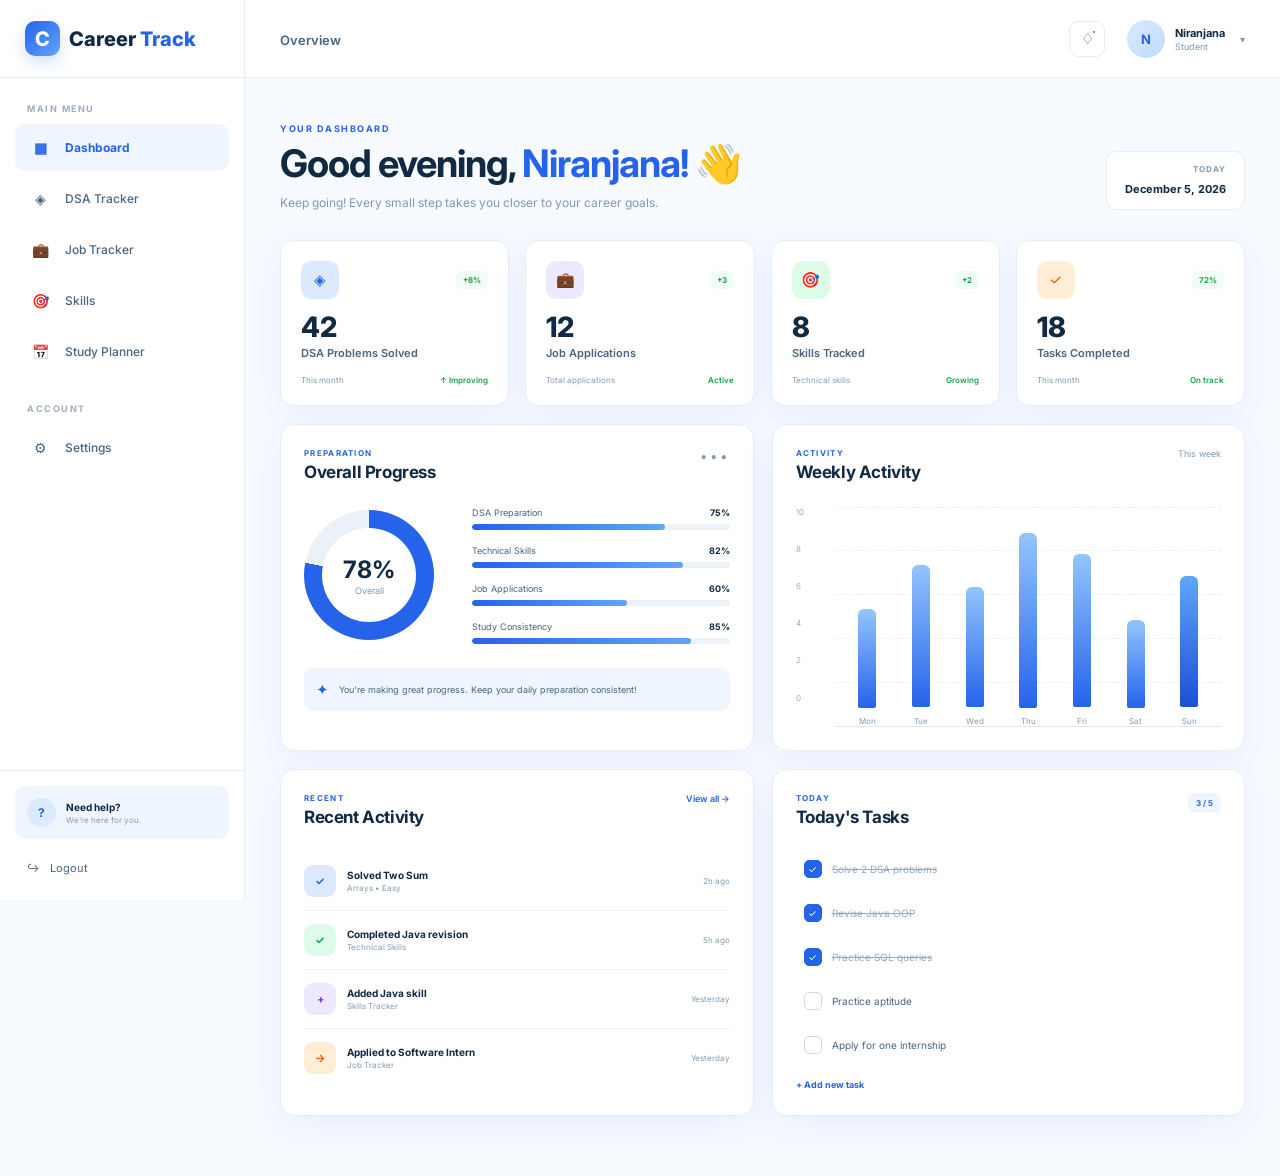
==== frontend/dashboard.html @ 64cd5bf6 "Build student dashboard" ====
<!DOCTYPE html>
<html lang="en">

<head>

    <meta charset="UTF-8">

    <meta name="viewport"
          content="width=device-width, initial-scale=1.0">

    <meta name="description"
          content="CareerTrack student dashboard">

    <title>Dashboard | CareerTrack</title>

    <link rel="preconnect"
          href="https://fonts.googleapis.com">

    <link rel="preconnect"
          href="https://fonts.gstatic.com"
          crossorigin>

    <link href="https://fonts.googleapis.com/css2?family=Inter:wght@400;500;600;700;800&display=swap"
          rel="stylesheet">

    <link rel="stylesheet"
          href="css/dashboard.css">

</head>


<body>


<!-- =====================================================
     SIDEBAR
     ===================================================== -->

<aside class="sidebar" id="sidebar">


    <!-- Logo -->

    <div class="sidebar-logo">

        <a href="index.html"
           class="logo">

            <span class="logo-icon">
                C
            </span>

            <span>
                Career<span class="logo-highlight">
                    Track
                </span>
            </span>

        </a>

    </div>


    <!-- Navigation -->

    <nav class="sidebar-nav">


        <p class="nav-title">
            MAIN MENU
        </p>


        <a href="dashboard.html"
           class="nav-item active">

            <span class="nav-icon">
                ▦
            </span>

            <span>
                Dashboard
            </span>

        </a>


        <a href="#"
           class="nav-item">

            <span class="nav-icon">
                ◈
            </span>

            <span>
                DSA Tracker
            </span>

        </a>


        <a href="#"
           class="nav-item">

            <span class="nav-icon">
                💼
            </span>

            <span>
                Job Tracker
            </span>

        </a>


        <a href="#"
           class="nav-item">

            <span class="nav-icon">
                🎯
            </span>

            <span>
                Skills
            </span>

        </a>


        <a href="#"
           class="nav-item">

            <span class="nav-icon">
                📅
            </span>

            <span>
                Study Planner
            </span>

        </a>


        <p class="nav-title second-title">
            ACCOUNT
        </p>


        <a href="#"
           class="nav-item">

            <span class="nav-icon">
                ⚙
            </span>

            <span>
                Settings
            </span>

        </a>


    </nav>


    <!-- Sidebar bottom -->

    <div class="sidebar-bottom">

        <div class="help-card">

            <div class="help-icon">
                ?
            </div>

            <div>

                <strong>
                    Need help?
                </strong>

                <span>
                    We're here for you.
                </span>

            </div>

        </div>


        <a href="index.html"
           class="logout-link"
           id="logoutBtn">

            <span>
                ↪
            </span>

            Logout

        </a>

    </div>


</aside>


<!-- =====================================================
     MOBILE OVERLAY
     ===================================================== -->

<div class="sidebar-overlay"
     id="sidebarOverlay">
</div>


<!-- =====================================================
     MAIN CONTENT
     ===================================================== -->

<main class="main-content">


    <!-- ================= TOPBAR ================= -->

    <header class="topbar">


        <button
            class="mobile-menu"
            id="mobileMenu">

            ☰

        </button>


        <div class="topbar-left">

            <span class="page-label">
                Overview
            </span>

        </div>


        <div class="topbar-right">


            <!-- Notification -->

            <button class="notification-btn">

                ♢

                <span class="notification-dot">
                </span>

            </button>


            <!-- Profile -->

            <div class="profile">

                <div class="profile-avatar">
                    N
                </div>

                <div class="profile-info">

                    <strong>
                        Niranjana
                    </strong>

                    <span>
                        Student
                    </span>

                </div>

                <span class="profile-arrow">
                    ▾
                </span>

            </div>

        </div>

    </header>


    <!-- ================= DASHBOARD ================= -->

    <div class="dashboard-container">


        <!-- ================= WELCOME ================= -->

        <section class="welcome-section">


            <div>

                <span class="welcome-tag">
                    YOUR DASHBOARD
                </span>

                <h1>
                    Good evening,
                    <span>Niranjana!</span>
                    👋
                </h1>

                <p>
                    Keep going! Every small step takes you
                    closer to your career goals.
                </p>

            </div>


            <div class="date-card">

                <span>
                    TODAY
                </span>

                <strong id="currentDate">
                    September 17, 2026
                </strong>

            </div>


        </section>


        <!-- ================= STAT CARDS ================= -->

        <section class="stats-grid">


            <!-- DSA -->

            <div class="stat-card">

                <div class="stat-card-top">

                    <div class="stat-icon blue">
                        ◈
                    </div>

                    <span class="stat-change">
                        +8%
                    </span>

                </div>

                <div class="stat-number"
                     data-target="42">
                    0
                </div>

                <div class="stat-label">
                    DSA Problems Solved
                </div>

                <div class="stat-footer">

                    <span>
                        This month
                    </span>

                    <span class="up">
                        ↑ Improving
                    </span>

                </div>

            </div>


            <!-- Jobs -->

            <div class="stat-card">

                <div class="stat-card-top">

                    <div class="stat-icon purple">
                        💼
                    </div>

                    <span class="stat-change">
                        +3
                    </span>

                </div>

                <div class="stat-number"
                     data-target="12">
                    0
                </div>

                <div class="stat-label">
                    Job Applications
                </div>

                <div class="stat-footer">

                    <span>
                        Total applications
                    </span>

                    <span class="up">
                        Active
                    </span>

                </div>

            </div>


            <!-- Skills -->

            <div class="stat-card">

                <div class="stat-card-top">

                    <div class="stat-icon green">
                        🎯
                    </div>

                    <span class="stat-change">
                        +2
                    </span>

                </div>

                <div class="stat-number"
                     data-target="8">
                    0
                </div>

                <div class="stat-label">
                    Skills Tracked
                </div>

                <div class="stat-footer">

                    <span>
                        Technical skills
                    </span>

                    <span class="up">
                        Growing
                    </span>

                </div>

            </div>


            <!-- Tasks -->

            <div class="stat-card">

                <div class="stat-card-top">

                    <div class="stat-icon orange">
                        ✓
                    </div>

                    <span class="stat-change">
                        72%
                    </span>

                </div>

                <div class="stat-number"
                     data-target="18">
                    0
                </div>

                <div class="stat-label">
                    Tasks Completed
                </div>

                <div class="stat-footer">

                    <span>
                        This month
                    </span>

                    <span class="up">
                        On track
                    </span>

                </div>

            </div>


        </section>


        <!-- ================= MAIN GRID ================= -->

        <section class="content-grid">


            <!-- ================= PROGRESS ================= -->

            <div class="dashboard-card progress-card">


                <div class="card-header">

                    <div>

                        <span class="card-label">
                            PREPARATION
                        </span>

                        <h2>
                            Overall Progress
                        </h2>

                    </div>

                    <button class="more-btn">
                        •••
                    </button>

                </div>


                <div class="overall-progress">


                    <div class="progress-ring">

                        <div class="progress-ring-inner">

                            <strong>
                                78%
                            </strong>

                            <span>
                                Overall
                            </span>

                        </div>

                    </div>


                    <div class="progress-details">


                        <div class="detail-item">

                            <div class="detail-label">

                                <span>
                                    DSA Preparation
                                </span>

                                <strong>
                                    75%
                                </strong>

                            </div>

                            <div class="detail-bar">

                                <span
                                    style="width: 75%">
                                </span>

                            </div>

                        </div>


                        <div class="detail-item">

                            <div class="detail-label">

                                <span>
                                    Technical Skills
                                </span>

                                <strong>
                                    82%
                                </strong>

                            </div>

                            <div class="detail-bar">

                                <span
                                    style="width: 82%">
                                </span>

                            </div>

                        </div>


                        <div class="detail-item">

                            <div class="detail-label">

                                <span>
                                    Job Applications
                                </span>

                                <strong>
                                    60%
                                </strong>

                            </div>

                            <div class="detail-bar">

                                <span
                                    style="width: 60%">
                                </span>

                            </div>

                        </div>


                        <div class="detail-item">

                            <div class="detail-label">

                                <span>
                                    Study Consistency
                                </span>

                                <strong>
                                    85%
                                </strong>

                            </div>

                            <div class="detail-bar">

                                <span
                                    style="width: 85%">
                                </span>

                            </div>

                        </div>


                    </div>

                </div>


                <div class="progress-message">

                    <span class="message-icon">
                        ✦
                    </span>

                    <p>
                        You're making great progress.
                        Keep your daily preparation consistent!
                    </p>

                </div>


            </div>


            <!-- ================= WEEKLY ACTIVITY ================= -->

            <div class="dashboard-card activity-card">


                <div class="card-header">

                    <div>

                        <span class="card-label">
                            ACTIVITY
                        </span>

                        <h2>
                            Weekly Activity
                        </h2>

                    </div>

                    <span class="this-week">
                        This week
                    </span>

                </div>


                <div class="activity-chart">


                    <div class="chart-y">

                        <span>
                            10
                        </span>

                        <span>
                            8
                        </span>

                        <span>
                            6
                        </span>

                        <span>
                            4
                        </span>

                        <span>
                            2
                        </span>

                        <span>
                            0
                        </span>

                    </div>


                    <div class="chart-content">


                        <div class="chart-grid-line line-10"></div>

                        <div class="chart-grid-line line-8"></div>

                        <div class="chart-grid-line line-6"></div>

                        <div class="chart-grid-line line-4"></div>

                        <div class="chart-grid-line line-2"></div>


                        <div class="bars">


                            <div class="bar-wrapper">

                                <div
                                    class="bar"
                                    style="height: 45%">
                                </div>

                                <span>
                                    Mon
                                </span>

                            </div>


                            <div class="bar-wrapper">

                                <div
                                    class="bar"
                                    style="height: 65%">
                                </div>

                                <span>
                                    Tue
                                </span>

                            </div>


                            <div class="bar-wrapper">

                                <div
                                    class="bar"
                                    style="height: 55%">
                                </div>

                                <span>
                                    Wed
                                </span>

                            </div>


                            <div class="bar-wrapper">

                                <div
                                    class="bar"
                                    style="height: 80%">
                                </div>

                                <span>
                                    Thu
                                </span>

                            </div>


                            <div class="bar-wrapper">

                                <div
                                    class="bar"
                                    style="height: 70%">
                                </div>

                                <span>
                                    Fri
                                </span>

                            </div>


                            <div class="bar-wrapper">

                                <div
                                    class="bar"
                                    style="height: 40%">
                                </div>

                                <span>
                                    Sat
                                </span>

                            </div>


                            <div class="bar-wrapper">

                                <div
                                    class="bar today"
                                    style="height: 60%">
                                </div>

                                <span>
                                    Sun
                                </span>

                            </div>


                        </div>

                    </div>

                </div>

            </div>


        </section>


        <!-- ================= LOWER GRID ================= -->

        <section class="lower-grid">


            <!-- ================= RECENT ACTIVITY ================= -->

            <div class="dashboard-card">


                <div class="card-header">

                    <div>

                        <span class="card-label">
                            RECENT
                        </span>

                        <h2>
                            Recent Activity
                        </h2>

                    </div>

                    <a href="#"
                       class="view-link">
                        View all →
                    </a>

                </div>


                <div class="activity-list">


                    <div class="activity-item">

                        <div class="activity-icon blue-bg">
                            ✓
                        </div>

                        <div class="activity-text">

                            <strong>
                                Solved Two Sum
                            </strong>

                            <span>
                                Arrays • Easy
                            </span>

                        </div>

                        <span class="activity-time">
                            2h ago
                        </span>

                    </div>


                    <div class="activity-item">

                        <div class="activity-icon green-bg">
                            ✓
                        </div>

                        <div class="activity-text">

                            <strong>
                                Completed Java revision
                            </strong>

                            <span>
                                Technical Skills
                            </span>

                        </div>

                        <span class="activity-time">
                            5h ago
                        </span>

                    </div>


                    <div class="activity-item">

                        <div class="activity-icon purple-bg">
                            +
                        </div>

                        <div class="activity-text">

                            <strong>
                                Added Java skill
                            </strong>

                            <span>
                                Skills Tracker
                            </span>

                        </div>

                        <span class="activity-time">
                            Yesterday
                        </span>

                    </div>


                    <div class="activity-item">

                        <div class="activity-icon orange-bg">
                            →
                        </div>

                        <div class="activity-text">

                            <strong>
                                Applied to Software Intern
                            </strong>

                            <span>
                                Job Tracker
                            </span>

                        </div>

                        <span class="activity-time">
                            Yesterday
                        </span>

                    </div>


                </div>

            </div>


            <!-- ================= TODAY'S TASKS ================= -->

            <div class="dashboard-card tasks-card">


                <div class="card-header">

                    <div>

                        <span class="card-label">
                            TODAY
                        </span>

                        <h2>
                            Today's Tasks
                        </h2>

                    </div>

                    <span class="task-count">
                        3 / 5
                    </span>

                </div>


                <div class="task-list">


                    <label class="task-item completed">

                        <input
                            type="checkbox"
                            checked
                        >

                        <span class="custom-checkbox">
                            ✓
                        </span>

                        <span class="task-name">
                            Solve 2 DSA problems
                        </span>

                    </label>


                    <label class="task-item completed">

                        <input
                            type="checkbox"
                            checked
                        >

                        <span class="custom-checkbox">
                            ✓
                        </span>

                        <span class="task-name">
                            Revise Java OOP
                        </span>

                    </label>


                    <label class="task-item completed">

                        <input
                            type="checkbox"
                            checked
                        >

                        <span class="custom-checkbox">
                            ✓
                        </span>

                        <span class="task-name">
                            Practice SQL queries
                        </span>

                    </label>


                    <label class="task-item">

                        <input
                            type="checkbox"
                        >

                        <span class="custom-checkbox">
                        </span>

                        <span class="task-name">
                            Practice aptitude
                        </span>

                    </label>


                    <label class="task-item">

                        <input
                            type="checkbox"
                        >

                        <span class="custom-checkbox">
                        </span>

                        <span class="task-name">
                            Apply for one internship
                        </span>

                    </label>


                </div>


                <a href="#"
                   class="add-task">

                    + Add new task

                </a>


            </div>


        </section>


    </div>


</main>


<script src="js/dashboard.js"></script>

</body>

</html>
---- frontend/css/dashboard.css ----
/* =====================================================
   CAREERTRACK
   Dashboard Styles
   Blue + White Theme
   ===================================================== */


/* ================= RESET ================= */

* {
    margin: 0;
    padding: 0;
    box-sizing: border-box;
}


:root {

    --primary: #2563eb;
    --primary-dark: #1d4ed8;

    --primary-light: #eff6ff;
    --blue-soft: #dbeafe;

    --text-dark: #102a43;
    --text: #486581;
    --text-light: #829ab1;

    --white: #ffffff;

    --background: #f7faff;

    --border: #e5edf7;

    --green: #16a34a;
    --green-light: #dcfce7;

    --purple: #7c3aed;
    --purple-light: #ede9fe;

    --orange: #ea580c;
    --orange-light: #ffedd5;

    --shadow:
        0 10px 35px
        rgba(37, 99, 235, 0.07);
}


html {
    scroll-behavior: smooth;
}


body {

    font-family:
        "Inter",
        sans-serif;

    background:
        var(--background);

    color:
        var(--text-dark);

    min-height: 100vh;

    overflow-x: hidden;
}


a {
    text-decoration: none;
    color: inherit;
}


button {
    font-family: inherit;
}


/* ================= SIDEBAR ================= */

.sidebar {

    position: fixed;

    left: 0;
    top: 0;

    width: 245px;

    height: 100vh;

    background: white;

    border-right:
        1px solid var(--border);

    display: flex;

    flex-direction: column;

    z-index: 1000;
}


/* ================= SIDEBAR LOGO ================= */

.sidebar-logo {

    height: 78px;

    display: flex;

    align-items: center;

    padding:
        0 25px;

    border-bottom:
        1px solid var(--border);
}


.logo {

    display: flex;

    align-items: center;

    gap: 9px;

    font-size: 20px;

    font-weight: 800;

    color:
        var(--text-dark);
}


.logo-icon {

    width: 35px;
    height: 35px;

    display: grid;

    place-items: center;

    border-radius: 10px;

    background:
        linear-gradient(
            135deg,
            #2563eb,
            #60a5fa
        );

    color: white;

    box-shadow:
        0 6px 16px
        rgba(37,99,235,0.20);
}


.logo-highlight {

    color:
        var(--primary);
}


/* ================= NAV ================= */

.sidebar-nav {

    padding:
        25px 15px;

    flex: 1;

    overflow-y: auto;
}


.nav-title {

    padding:
        0 12px;

    margin-bottom:
        10px;

    color:
        #a0aec0;

    font-size: 9px;

    font-weight: 700;

    letter-spacing:
        1.5px;
}


.second-title {

    margin-top:
        28px;
}


.nav-item {

    display: flex;

    align-items: center;

    gap: 12px;

    padding:
        11px 13px;

    margin-bottom:
        4px;

    border-radius:
        10px;

    color:
        var(--text);

    font-size: 12px;

    font-weight: 500;

    transition:
        0.25s ease;
}


.nav-item:hover {

    color:
        var(--primary);

    background:
        var(--primary-light);

    transform:
        translateX(3px);
}


.nav-item.active {

    color:
        var(--primary);

    background:
        var(--primary-light);

    font-weight:
        700;
}


.nav-icon {

    width: 25px;
    height: 25px;

    display: grid;

    place-items: center;

    border-radius: 7px;

    font-size: 14px;
}


/* ================= SIDEBAR BOTTOM ================= */

.sidebar-bottom {

    padding:
        15px;

    border-top:
        1px solid var(--border);
}


.help-card {

    display: flex;

    align-items: center;

    gap: 10px;

    padding:
        12px;

    margin-bottom:
        12px;

    border-radius:
        11px;

    background:
        var(--primary-light);
}


.help-icon {

    width: 29px;
    height: 29px;

    display: grid;

    place-items: center;

    border-radius: 50%;

    background:
        var(--blue-soft);

    color:
        var(--primary);

    font-size: 12px;

    font-weight: 700;
}


.help-card strong {

    display: block;

    color:
        var(--text-dark);

    font-size: 10px;

}


.help-card span {

    display: block;

    color:
        var(--text-light);

    font-size: 8px;

    margin-top: 2px;
}


.logout-link {

    display: flex;

    align-items: center;

    gap: 10px;

    padding:
        10px 12px;

    color:
        var(--text);

    font-size: 11px;

    border-radius:
        9px;

    transition:
        0.2s ease;
}


.logout-link:hover {

    color:
        #dc2626;

    background:
        #fef2f2;
}


/* ================= MAIN ================= */

.main-content {

    margin-left:
        245px;

    min-height:
        100vh;
}


/* ================= TOPBAR ================= */

.topbar {

    height: 78px;

    padding:
        0 35px;

    background:
        rgba(255,255,255,0.92);

    backdrop-filter:
        blur(12px);

    border-bottom:
        1px solid var(--border);

    display: flex;

    align-items: center;

    justify-content: space-between;

    position:
        sticky;

    top: 0;

    z-index: 100;
}


.page-label {

    color:
        var(--text);

    font-size:
        13px;

    font-weight:
        600;
}


.topbar-right {

    display: flex;

    align-items: center;

    gap: 22px;
}


.notification-btn {

    width: 36px;
    height: 36px;

    display: grid;

    place-items: center;

    position: relative;

    border:
        1px solid var(--border);

    border-radius:
        9px;

    background:
        white;

    color:
        var(--text);

    cursor:
        pointer;

    font-size:
        15px;
}


.notification-btn:hover {

    color:
        var(--primary);

    border-color:
        #bfdbfe;
}


.notification-dot {

    position: absolute;

    width: 6px;
    height: 6px;

    border-radius: 50%;

    background:
        #ef4444;

    top: 7px;
    right: 7px;

    border:
        2px solid white;
}


.profile {

    display: flex;

    align-items: center;

    gap: 10px;

    cursor:
        pointer;
}


.profile-avatar {

    width: 38px;
    height: 38px;

    display: grid;

    place-items: center;

    border-radius:
        50%;

    background:
        linear-gradient(
            135deg,
            #dbeafe,
            #bfdbfe
        );

    color:
        var(--primary);

    font-size:
        13px;

    font-weight:
        700;
}


.profile-info strong {

    display: block;

    color:
        var(--text-dark);

    font-size:
        11px;
}


.profile-info span {

    display: block;

    color:
        var(--text-light);

    font-size:
        9px;

    margin-top:
        1px;
}


.profile-arrow {

    color:
        var(--text-light);

    font-size:
        10px;

    margin-left:
        5px;
}


.mobile-menu {

    display: none;

    border: none;

    background: transparent;

    font-size: 22px;

    color:
        var(--text-dark);

    cursor:
        pointer;
}


/* ================= DASHBOARD CONTAINER ================= */

.dashboard-container {

    width:
        min(
            1250px,
            calc(100% - 70px)
        );

    margin:
        0 auto;

    padding:
        38px 0 60px;
}


/* ================= WELCOME ================= */

.welcome-section {

    display: flex;

    align-items: flex-end;

    justify-content: space-between;

    margin-bottom:
        30px;
}


.welcome-tag {

    display: inline-block;

    color:
        var(--primary);

    font-size:
        9px;

    font-weight:
        700;

    letter-spacing:
        1.5px;

    margin-bottom:
        8px;
}


.welcome-section h1 {

    color:
        var(--text-dark);

    font-size:
        clamp(
            26px,
            3vw,
            38px
        );

    line-height:
        1.15;

    letter-spacing:
        -1px;

    margin-bottom:
        9px;
}


.welcome-section h1 span {

    color:
        var(--primary);
}


.welcome-section p {

    color:
        var(--text-light);

    font-size:
        12px;
}


.date-card {

    padding:
        12px 18px;

    background:
        white;

    border:
        1px solid var(--border);

    border-radius:
        10px;

    text-align:
        right;
}


.date-card span {

    display: block;

    color:
        var(--text-light);

    font-size:
        8px;

    font-weight:
        700;

    letter-spacing:
        1px;

    margin-bottom:
        3px;
}


.date-card strong {

    color:
        var(--text-dark);

    font-size:
        11px;
}


/* ================= STATS ================= */

.stats-grid {

    display:
        grid;

    grid-template-columns:
        repeat(
            4,
            1fr
        );

    gap:
        16px;

    margin-bottom:
        18px;
}


.stat-card {

    padding:
        20px;

    background:
        white;

    border:
        1px solid var(--border);

    border-radius:
        14px;

    box-shadow:
        var(--shadow);

    transition:
        0.3s ease;

    animation:
        cardAppear
        0.5s ease both;
}


.stat-card:nth-child(2) {

    animation-delay:
        0.08s;
}


.stat-card:nth-child(3) {

    animation-delay:
        0.16s;
}


.stat-card:nth-child(4) {

    animation-delay:
        0.24s;
}


.stat-card:hover {

    transform:
        translateY(-5px);

    border-color:
        #bfdbfe;

    box-shadow:
        0 18px 40px
        rgba(37,99,235,0.10);
}


.stat-card-top {

    display:
        flex;

    align-items:
        center;

    justify-content:
        space-between;

    margin-bottom:
        14px;
}


.stat-icon {

    width:
        38px;

    height:
        38px;

    display:
        grid;

    place-items:
        center;

    border-radius:
        10px;

    font-size:
        15px;
}


.stat-icon.blue {

    background:
        var(--blue-soft);

    color:
        var(--primary);
}


.stat-icon.purple {

    background:
        var(--purple-light);

    color:
        var(--purple);
}


.stat-icon.green {

    background:
        var(--green-light);

    color:
        var(--green);
}


.stat-icon.orange {

    background:
        var(--orange-light);

    color:
        var(--orange);
}


.stat-change {

    padding:
        4px 7px;

    border-radius:
        6px;

    background:
        #f0fdf4;

    color:
        var(--green);

    font-size:
        8px;

    font-weight:
        700;
}


.stat-number {

    color:
        var(--text-dark);

    font-size:
        28px;

    line-height:
        1;

    font-weight:
        800;

    margin-bottom:
        5px;
}


.stat-label {

    color:
        var(--text);

    font-size:
        11px;

    font-weight:
        600;

    margin-bottom:
        15px;
}


.stat-footer {

    display:
        flex;

    justify-content:
        space-between;

    color:
        var(--text-light);

    font-size:
        8px;
}


.stat-footer .up {

    color:
        var(--green);

    font-weight:
        600;
}


/* ================= CONTENT GRID ================= */

.content-grid {

    display:
        grid;

    grid-template-columns:
        1fr
        1fr;

    gap:
        18px;

    margin-bottom:
        18px;
}


.dashboard-card {

    background:
        white;

    border:
        1px solid var(--border);

    border-radius:
        15px;

    box-shadow:
        var(--shadow);

    padding:
        23px;

    animation:
        cardAppear
        0.6s ease both;
}


.card-header {

    display:
        flex;

    justify-content:
        space-between;

    align-items:
        flex-start;

    margin-bottom:
        25px;
}


.card-label {

    display:
        block;

    color:
        var(--primary);

    font-size:
        8px;

    font-weight:
        700;

    letter-spacing:
        1.3px;

    margin-bottom:
        4px;
}


.card-header h2 {

    color:
        var(--text-dark);

    font-size:
        17px;

    letter-spacing:
        -0.4px;
}


.more-btn {

    border:
        none;

    background:
        transparent;

    color:
        var(--text-light);

    cursor:
        pointer;

    letter-spacing:
        2px;
}


/* ================= OVERALL PROGRESS ================= */

.overall-progress {

    display:
        grid;

    grid-template-columns:
        140px
        1fr;

    gap:
        28px;

    align-items:
        center;
}


.progress-ring {

    width:
        130px;

    height:
        130px;

    display:
        grid;

    place-items:
        center;

    border-radius:
        50%;

    background:
        conic-gradient(
            var(--primary) 78%,
            #eaf1f8 0
        );

    animation:
        ringAppear
        1s ease;
}


.progress-ring-inner {

    width:
        94px;

    height:
        94px;

    display:
        flex;

    flex-direction:
        column;

    justify-content:
        center;

    align-items:
        center;

    border-radius:
        50%;

    background:
        white;
}


.progress-ring-inner strong {

    color:
        var(--text-dark);

    font-size:
        24px;
}


.progress-ring-inner span {

    color:
        var(--text-light);

    font-size:
        9px;

    margin-top:
        1px;
}


.detail-item {

    margin-bottom:
        15px;
}


.detail-item:last-child {

    margin-bottom:
        0;
}


.detail-label {

    display:
        flex;

    justify-content:
        space-between;

    color:
        var(--text);

    font-size:
        9px;

    margin-bottom:
        6px;
}


.detail-label strong {

    color:
        var(--text-dark);
}


.detail-bar {

    width:
        100%;

    height:
        6px;

    border-radius:
        20px;

    background:
        #edf3f8;

    overflow:
        hidden;
}


.detail-bar span {

    display:
        block;

    height:
        100%;

    border-radius:
        20px;

    background:
        linear-gradient(
            90deg,
            #2563eb,
            #60a5fa
        );

    animation:
        progressGrow
        1.3s ease;
}


.progress-message {

    display:
        flex;

    align-items:
        center;

    gap:
        10px;

    margin-top:
        24px;

    padding:
        12px;

    background:
        var(--primary-light);

    border-radius:
        9px;
}


.message-icon {

    color:
        var(--primary);

    font-size:
        15px;
}


.progress-message p {

    color:
        var(--text);

    font-size:
        9px;
}


/* ================= ACTIVITY CHART ================= */

.this-week {

    color:
        var(--text-light);

    font-size:
        9px;
}


.activity-chart {

    height:
        220px;

    display:
        grid;

    grid-template-columns:
        30px
        1fr;

    gap:
        10px;
}


.chart-y {

    display:
        flex;

    flex-direction:
        column;

    justify-content:
        space-between;

    color:
        #9aabbc;

    font-size:
        8px;

    padding-bottom:
        24px;
}


.chart-content {

    position:
        relative;

    height:
        100%;

    border-bottom:
        1px solid #dfe8f1;
}


.chart-grid-line {

    position:
        absolute;

    left:
        0;

    width:
        100%;

    border-top:
        1px dashed #e8eef5;
}


.line-10 {
    top: 0;
}


.line-8 {
    top: 20%;
}


.line-6 {
    top: 40%;
}


.line-4 {
    top: 60%;
}


.line-2 {
    top: 80%;
}


.bars {

    position:
        absolute;

    left:
        0;

    bottom:
        0;

    width:
        100%;

    height:
        100%;

    display:
        flex;

    justify-content:
        space-around;

    align-items:
        flex-end;

    padding:
        0 5px;
}


.bar-wrapper {

    width:
        30px;

    height:
        100%;

    display:
        flex;

    flex-direction:
        column;

    justify-content:
        flex-end;

    align-items:
        center;

    gap:
        8px;
}


.bar {

    width:
        18px;

    min-height:
        5px;

    border-radius:
        6px 6px 2px 2px;

    background:
        linear-gradient(
            180deg,
            #93c5fd,
            #2563eb
        );

    animation:
        barGrow
        0.9s ease both;

    transition:
        0.3s ease;
}


.bar:hover {

    filter:
        brightness(1.08);

    transform:
        scaleX(1.15);
}


.bar.today {

    background:
        linear-gradient(
            180deg,
            #60a5fa,
            #1d4ed8
        );
}


.bar-wrapper span {

    color:
        var(--text-light);

    font-size:
        8px;
}


/* ================= LOWER GRID ================= */

.lower-grid {

    display:
        grid;

    grid-template-columns:
        1fr
        1fr;

    gap:
        18px;
}


/* ================= RECENT ACTIVITY ================= */

.view-link {

    color:
        var(--primary);

    font-size:
        9px;

    font-weight:
        600;
}


.activity-list {

    display:
        flex;

    flex-direction:
        column;
}


.activity-item {

    display:
        flex;

    align-items:
        center;

    gap:
        11px;

    padding:
        13px 0;

    border-bottom:
        1px solid #edf2f7;
}


.activity-item:last-child {

    border-bottom:
        none;
}


.activity-icon {

    width:
        32px;

    height:
        32px;

    display:
        grid;

    place-items:
        center;

    border-radius:
        9px;

    font-size:
        11px;

    font-weight:
        700;
}


.blue-bg {

    background:
        var(--blue-soft);

    color:
        var(--primary);
}


.green-bg {

    background:
        var(--green-light);

    color:
        var(--green);
}


.purple-bg {

    background:
        var(--purple-light);

    color:
        var(--purple);
}


.orange-bg {

    background:
        var(--orange-light);

    color:
        var(--orange);
}


.activity-text {

    flex:
        1;
}


.activity-text strong {

    display:
        block;

    color:
        var(--text-dark);

    font-size:
        10px;
}


.activity-text span {

    display:
        block;

    color:
        var(--text-light);

    font-size:
        8px;

    margin-top:
        2px;
}


.activity-time {

    color:
        var(--text-light);

    font-size:
        8px;
}


/* ================= TASKS ================= */

.task-count {

    padding:
        5px 8px;

    background:
        var(--primary-light);

    color:
        var(--primary);

    border-radius:
        6px;

    font-size:
        8px;

    font-weight:
        700;
}


.task-list {

    display:
        flex;

    flex-direction:
        column;

    gap:
        10px;
}


.task-item {

    display:
        flex;

    align-items:
        center;

    gap:
        10px;

    cursor:
        pointer;

    padding:
        8px;

    border-radius:
        8px;

    transition:
        0.2s ease;
}


.task-item:hover {

    background:
        #f8fbff;
}


.task-item input {

    display:
        none;
}


.custom-checkbox {

    width:
        18px;

    height:
        18px;

    display:
        grid;

    place-items:
        center;

    border:
        1.5px solid #ccd9e7;

    border-radius:
        5px;

    color:
        white;

    font-size:
        10px;

    transition:
        0.2s ease;
}


.task-item.completed
.custom-checkbox {

    background:
        var(--primary);

    border-color:
        var(--primary);
}


.task-name {

    color:
        var(--text);

    font-size:
        10px;

    transition:
        0.2s ease;
}


.task-item.completed
.task-name {

    color:
        #9aaabd;

    text-decoration:
        line-through;
}


.add-task {

    display:
        inline-block;

    margin-top:
        17px;

    color:
        var(--primary);

    font-size:
        9px;

    font-weight:
        700;
}


.add-task:hover {

    text-decoration:
        underline;
}


/* ================= ANIMATIONS ================= */

@keyframes cardAppear {

    from {

        opacity:
            0;

        transform:
            translateY(15px);

    }

    to {

        opacity:
            1;

        transform:
            translateY(0);

    }

}


@keyframes progressGrow {

    from {

        width:
            0;

    }

}


@keyframes ringAppear {

    from {

        transform:
            scale(0.7);

        opacity:
            0;

    }

    to {

        transform:
            scale(1);

        opacity:
            1;

    }

}


@keyframes barGrow {

    from {

        transform:
            scaleY(0);

        transform-origin:
            bottom;

    }

    to {

        transform:
            scaleY(1);

        transform-origin:
            bottom;

    }

}


/* ================= OVERLAY ================= */

.sidebar-overlay {

    display:
        none;

}


/* ================= RESPONSIVE ================= */

@media (max-width: 1100px) {

    .sidebar {

        width:
            220px;
    }

    .main-content {

        margin-left:
            220px;
    }

    .stats-grid {

        grid-template-columns:
            repeat(2, 1fr);
    }

}


@media (max-width: 850px) {

    .sidebar {

        transform:
            translateX(-100%);

        transition:
            0.3s ease;
    }


    .sidebar.open {

        transform:
            translateX(0);
    }


    .sidebar-overlay {

        position:
            fixed;

        inset:
            0;

        background:
            rgba(15, 35, 55, 0.35);

        z-index:
            900;

        backdrop-filter:
            blur(2px);
    }


    .sidebar-overlay.active {

        display:
            block;
    }


    .main-content {

        margin-left:
            0;
    }


    .mobile-menu {

        display:
            block;
    }


    .topbar {

        padding:
            0 20px;

        gap:
            15px;
    }


    .topbar-left {

        flex:
            1;
    }


    .dashboard-container {

        width:
            calc(100% - 40px);
    }


    .content-grid,
    .lower-grid {

        grid-template-columns:
            1fr;
    }

}


@media (max-width: 600px) {

    .stats-grid {

        grid-template-columns:
            1fr;
    }


    .welcome-section {

        flex-direction:
            column;

        align-items:
            flex-start;

        gap:
            18px;
    }


    .date-card {

        text-align:
            left;
    }


    .profile-info,
    .profile-arrow {

        display:
            none;
    }


    .topbar-right {

        gap:
            10px;
    }


    .dashboard-container {

        width:
            calc(100% - 28px);

        padding-top:
            25px;
    }


    .dashboard-card {

        padding:
            18px;
    }


    .overall-progress {

        grid-template-columns:
            1fr;

        justify-items:
            center;
    }


    .progress-details {

        width:
            100%;
    }


    .activity-chart {

        height:
            190px;
    }


    .bar-wrapper {

        width:
            25px;
    }


    .bar {

        width:
            14px;
    }

}
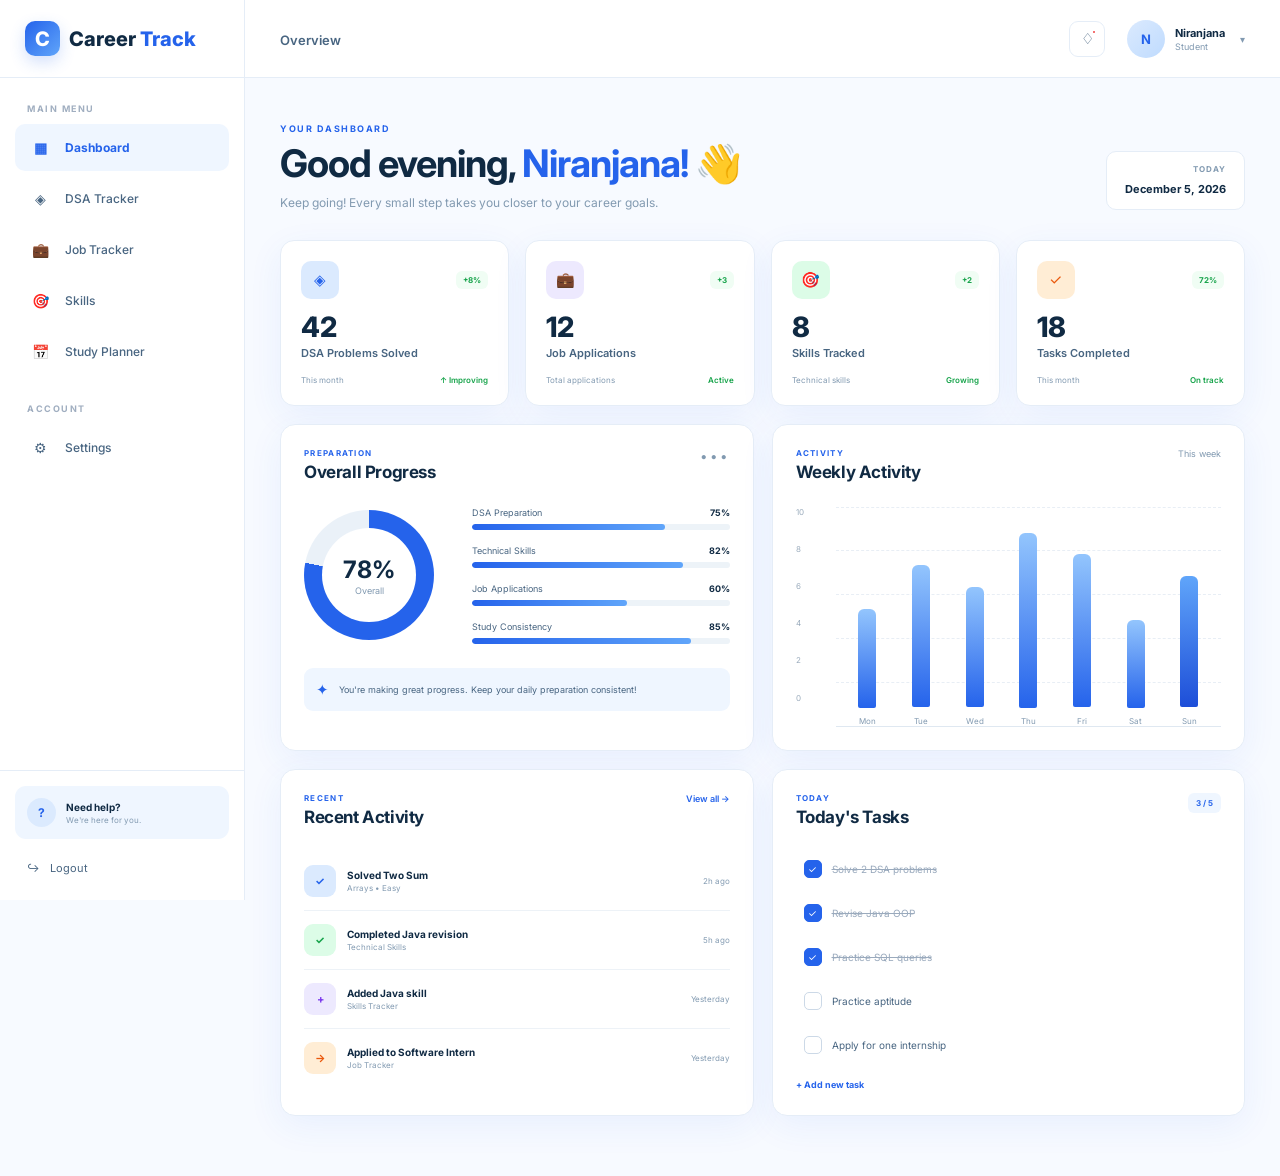
==== commit 747f65d6: "Build DSA tracker" ====
--- a/frontend/dashboard.html
+++ b/frontend/dashboard.html
@@ -85,7 +85,7 @@
         </a>
 
 
-        <a href="#"
+        <a href="dsa.html"
            class="nav-item">
 
             <span class="nav-icon">
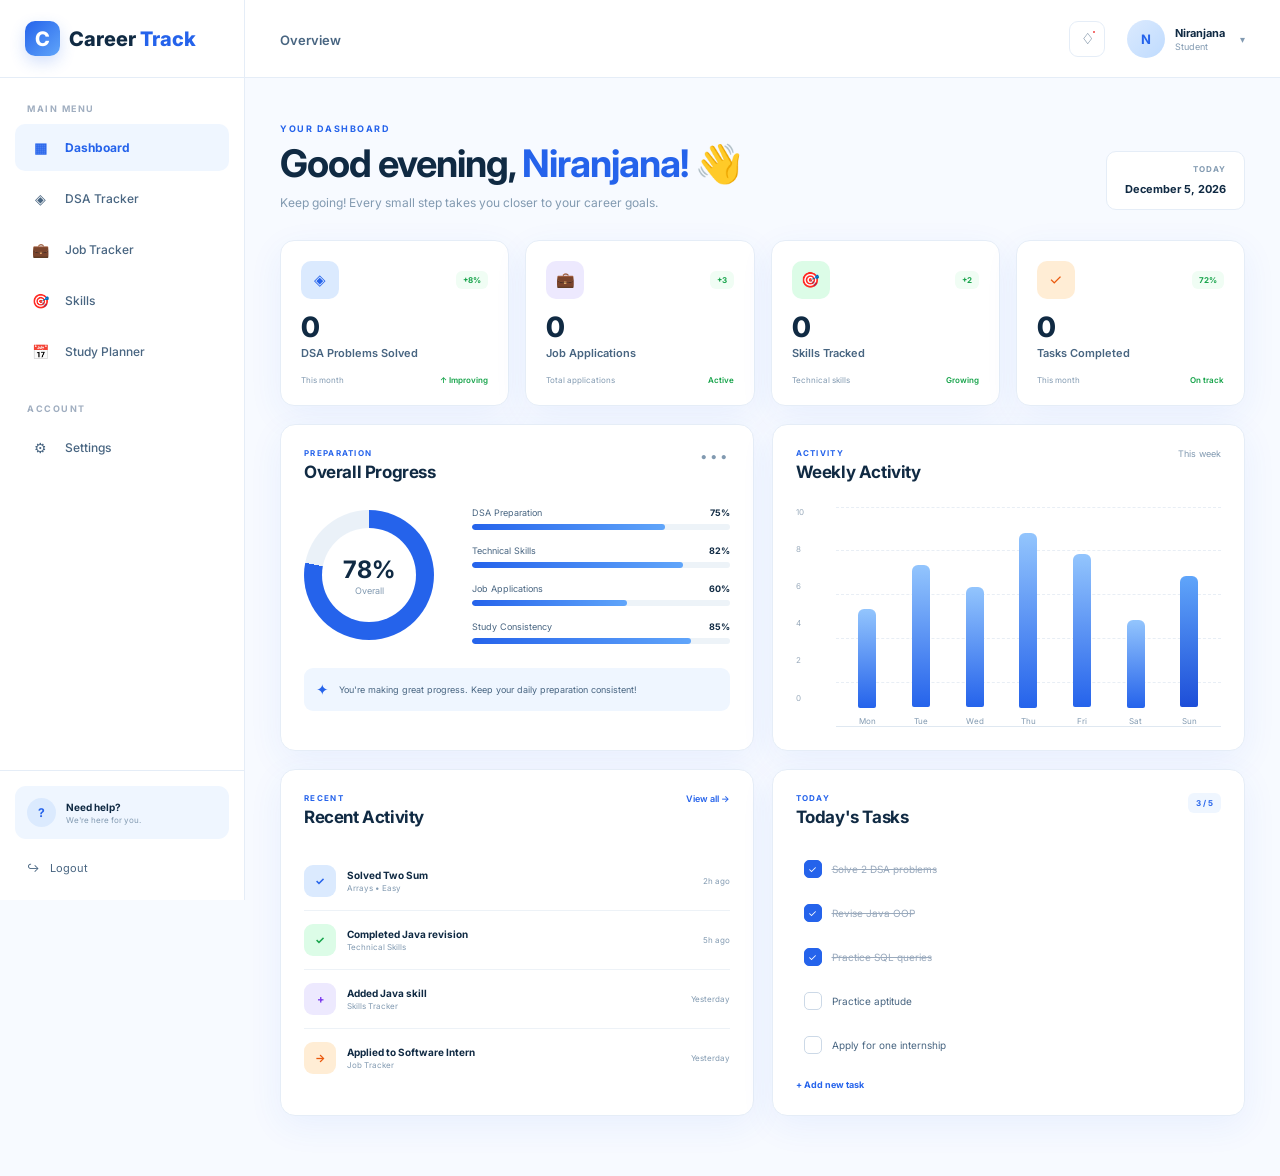
==== commit 27abf98f: "Connect dashboard to real user data" ====
--- a/frontend/dashboard.html
+++ b/frontend/dashboard.html
@@ -99,7 +99,7 @@
         </a>
 
 
-        <a href="#"
+        <a href="jobs.html"
            class="nav-item">
 
             <span class="nav-icon">
@@ -113,7 +113,7 @@
         </a>
 
 
-        <a href="#"
+        <a href="skills.html"
            class="nav-item">
 
             <span class="nav-icon">
@@ -309,7 +309,7 @@
 
                 <h1>
                     Good evening,
-                    <span>Niranjana!</span>
+                    <span id="userName">Niranjana!</span>
                     👋
                 </h1>
 
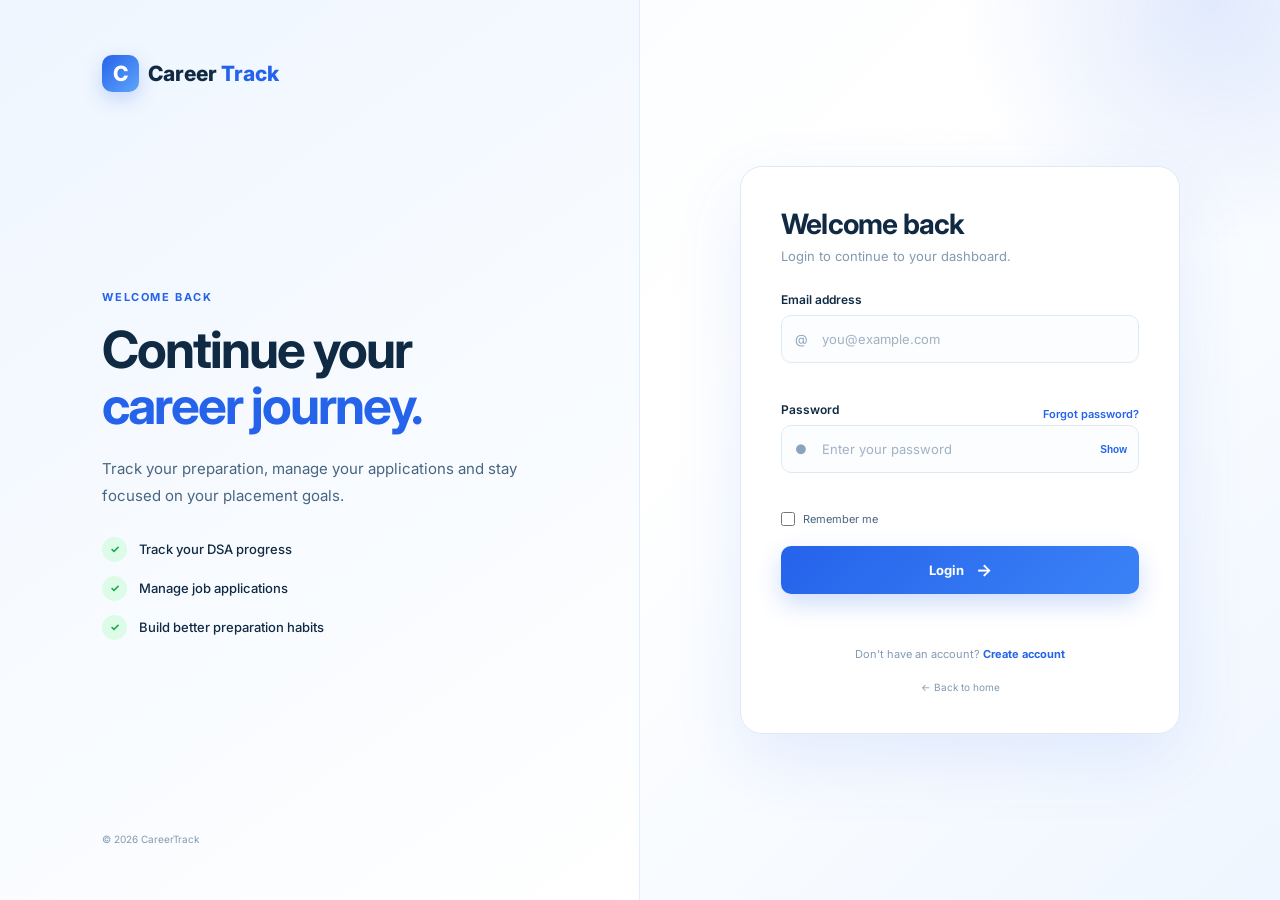
==== commit 503d84d5: "Complete dashboard analytics and user isolation" ====
--- a/frontend/dashboard.html
+++ b/frontend/dashboard.html
@@ -359,9 +359,10 @@
                 </div>
 
                 <div class="stat-number"
-                     data-target="42">
-                    0
-                </div>
+     id="dsaProblemsCount"
+     data-target="42">
+    0
+</div>
 
                 <div class="stat-label">
                     DSA Problems Solved
@@ -398,10 +399,10 @@
 
                 </div>
 
-                <div class="stat-number"
-                     data-target="12">
-                    0
-                </div>
+               <div class="stat-number"
+     id="jobApplicationsCount">
+    0
+</div>
 
                 <div class="stat-label">
                     Job Applications
@@ -439,9 +440,10 @@
                 </div>
 
                 <div class="stat-number"
-                     data-target="8">
-                    0
-                </div>
+     id="skillsCount"
+     data-target="8">
+    0
+</div>
 
                 <div class="stat-label">
                     Skills Tracked
@@ -479,9 +481,10 @@
                 </div>
 
                 <div class="stat-number"
-                     data-target="18">
-                    0
-                </div>
+     id="tasksCompletedCount"
+     data-target="18">
+    0
+</div>
 
                 <div class="stat-label">
                     Tasks Completed
